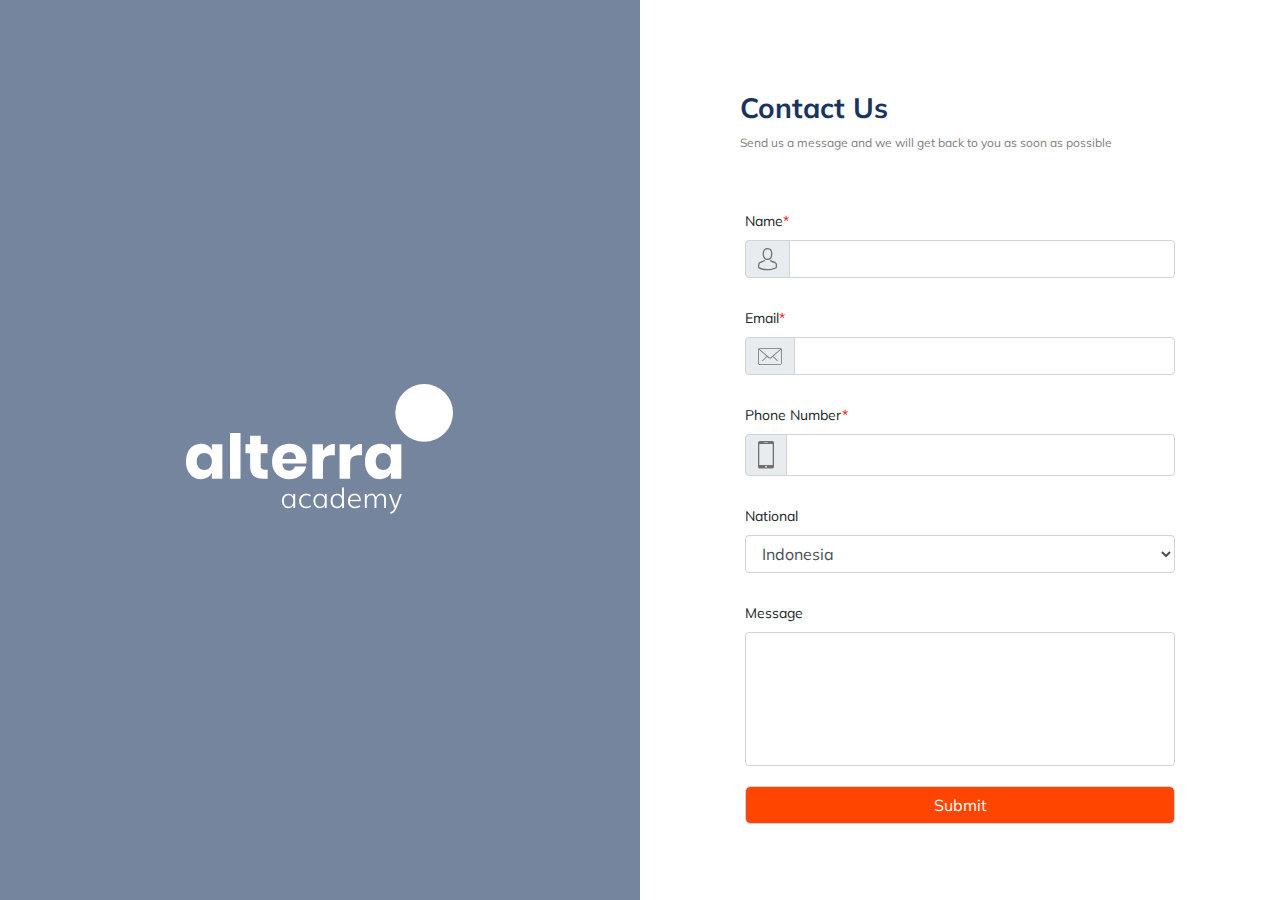
==== contact.html @ eac1cc7e "initial commit" ====
<!DOCTYPE html>
    <html>

    <head>
        <link href="./assets/css/bootstrap.min.css" rel="stylesheet" type="text/css">
        <link href="https://fonts.googleapis.com/css?family=Slabo+27px" rel="stylesheet">
        <link href="assets/css/style.css" rel="stylesheet" type="text/css">
    </head>

    <body>

        <div class="universe">
            <div class="left" >
                <img src="./assets/logo/logo-alterra-academy-plain@2x.png"/></br>
            </div>

            <div class="right">
                <h5><strong>Contact Us</strong></h5>
                <p>Send us a message and we will get back to you as soon as possible</p>

                <form>
                    <label for="name">Name<span style="color:red">*</span></label>
                        <div class="input-group">
                            <div class="input-group-prepend">
                                <span class="input-group-text" id="name"><img src="./assets/ico/ico-user.png"/></span>
                            </div>
                            <input type="text" class="form-control" id="name" aria-describedby="basic-addon3">
                        </div>

                    <label for="email">Email<span style="color:red">*</span></label>
                        <div class="input-group">
                            <div class="input-group-prepend">
                                <span class="input-group-text" id="email"><img src="./assets/ico/ico-email.png"/></span>
                            </div>
                            <input type="text" class="form-control" id="email" aria-describedby="basic-addon3">
                        </div>

                    <label for="phone">Phone Number<span style="color:red">*</span></label>
                        <div class="input-group">
                            <div class="input-group-prepend">
                                <span class="input-group-text" id="phone"><img src="./assets/ico/ico-phone.png"/></span>
                            </div>
                            <input type="text" class="form-control" id="phone" aria-describedby="basic-addon3">
                        </div>
                    
                    <label for="national">National</label>
                        <select class="form-control" id="national">
                            <option>Indonesia</option>
                            <option>Malaysia</option>
                            <option>Singapore</option>
                            <option>Japan</option>
                        </select>
            
                    <label for="message">Message</label>
                        <textarea class="form-control" rows="5" id="message" style="resize: none"></textarea>

                    <button type="button" class="form-control contact-button" id="submit">Submit</button>
                            

                </form>
            </div>
        </div>
        
    </body>
    </html>
---- assets/css/style.css ----
@import url('https://fonts.googleapis.com/css?family=Muli:300,400,600,700,800,900');

body {
    font-family: 'Muli', sans-serif;
}
/* Navbar start here */
header {
    position: fixed;
    width: 100%;
    top: 0;
    z-index: 100;
}

header img {
    display: block;
    margin-left: auto;
    margin-right: auto;
}

header a {
    text-align: center;
    color: #19345E;
}

header .row nav a.nav-link {
    color: #F47522;
}

header li {
    width: 10%;
}
/* Navbar end here */

/* Banner start here */
#front-banner {
    background-image: url("../img/img-header.png");
    width: 100%;
    background-repeat: no-repeat;
    padding-top: 50px;
    padding-bottom: 50px;
    background-size: cover;
    margin-bottom: 60px;
    padding-top: 100px;
}

section .banner-element {
    color: white;
    text-align: center;
}

section #location {
    font-size: 14px;
}

section .banner-element #profile-img {
    border-radius: 50%;
    width: 15%;
    margin: 20px;
}

.banner-element .btn.btn-danger {
    margin: 20px;
}
/* Banner end here */

/* Content home start here */
.content-wrapper {
    width: 70%;
    margin-right: auto;
    margin-left: auto;
    margin-top: 20px;
    margin-bottom: 180px;
    box-shadow: 1px 2px 4px rgba(0, 0, 0, .5);
    padding: 31px 57px 76px 46px;
}

.content-wrapper p {
    font-family: 'Muli', sans-serif;
    font-size: 14px;
}

.content-wrapper table #space-in-table {
    width: 15%;
}

.content-wrapper table td {
    padding-left: 20px;
}

.content-wrapper table th {
    padding-bottom: 35px;
}

.content-wrapper table .info td {
    border-style: solid;
    border-width: 1px;
    border-color: #CBCBCB;
}

.content-wrapper table td.middle-dotes {
    border-right-style: none;
}

.content-wrapper table td.end-dotes {
    border-left-style: none;
}

.content-wrapper table .info tr:nth-child(even) {
    background-color: #f2f2f2;
}
/* Content home end here */

/* Content galery start here */
.horrizontal-line {
    margin-top: 130px;
    width: 70%;
    height: 40px;
    margin-right: auto;
    margin-left: auto;
}

.wrapper-galery {
    width: 70%;
    margin-right: auto;
    margin-left: auto;
    /* border: 5px solid grey; */
    /* height: 1000px; */
    margin-top: 50px;
    margin-bottom: 100px;
}

.galery-photo {
    width: 305px; 
    height: 305px;
    display: block;
    margin-right: auto;
    margin-left: auto;
    /* padding: 20px 0 38px 0; */
    margin-bottom: 38px;
    max-width: 100%;
    border-radius: 30px;
}

/* .galery-photo1 {
    background-image: url("../img/exp-gallery/jake-allison-1322894-unsplash.jpg") 50% 50% no-repeat;
    width: 250px;
    height: 250px;
} */

/* Content galery end here */

/* Footer end here */

/* Contact page start here */
footer {
    background-color: #19345E;
    height: 207px;
    color: white;
}

footer .row {
    justify-content: space-between;
}

footer .logo-footer {
    display: block;
    margin-left: auto;
    margin-right: 0;
    padding-top: 50px;
}

footer p.copyright {
    display: block;
    margin-left: auto;
    margin-right: 0;
    text-align: right;
    font-size: 10px;
}

footer .socmed {
    padding-top: 50px;
}

footer table td {
    padding-right: 30px;
}
/* Footer end here */


body {
    margin: 0 auto;
}

button {
    color: white;
    background-color: orangered;
}

.universe { 
    display: table;
    width: 100%;
    height: 100vh;
}

.left, .right {
    display: table-cell;
    vertical-align: middle;
    width: 50%;
}

.left {
    background-image: linear-gradient(
        rgba(25, 52, 94, 0.6), 
        rgba(25, 52, 94, 0.6)), url("../img/side-view.jpg");
    text-align: center;
    background-size: 800px 1100px;
    background-repeat: no-repeat;
    background-size: cover;
}

.right {
    padding: 30px 100px;
    font-family: 'Muli', sans-serif;
}

p {
    color: grey;
    font-size: 12px;
}

h5 {
    color: #19345E;
    margin: 20px 10px 10px 0;
    font-size: 28px;
}

.contact-button {
    background-color: orangered;
    margin-top: 20px;
    color: white;
    border-radius: 5px;
}

form { 
    margin-top: 24px;
    font-size: 14px;
    padding: 5px;
}

/* Contact page end here */
/* 
.wow {
    display: none;
}

.wow:after {
    content: 'whatever it is you want to add';
  } */


.btn-danger {
    color: #fff;
    background-color: #F47522;
    border-color: #F47522;
}

.btn-danger:hover {
    color: #F47522;
    background-color: transparent;
    border-color: #F47522;
}

/* Cobacoba */
.wow {
    color: white;
    animation-name: movingName;
    animation-duration: 4s;
    animation-iteration-count: infinite;
}
@keyframes movingName {
  0%   {color:white; left:0px; top:0px;}
  25%  {color:blue; left:0; top:500px;}
  50%  {color:white; left:0; top:0;}
  75%  {color:green; left:0px; top:500;}
  100% {color:white; left:0px; top:0px;}
}

.wow2 {
    color: white;
    animation-name: movingName2;
    animation-duration: 4s;
    animation-iteration-count: infinite;
  }
@keyframes movingName2 {
  0%   {color:yellow; left:0px; top:0px;}
  25%  {color:white; left:0; top:500px;}
  50%  {color:red; left:0; top:0;}
  75%  {color:white; left:0px; top:500;}
  100% {color:orangered; left:0px; top:0px;}
}

form label {
    margin-top: 30px;
}
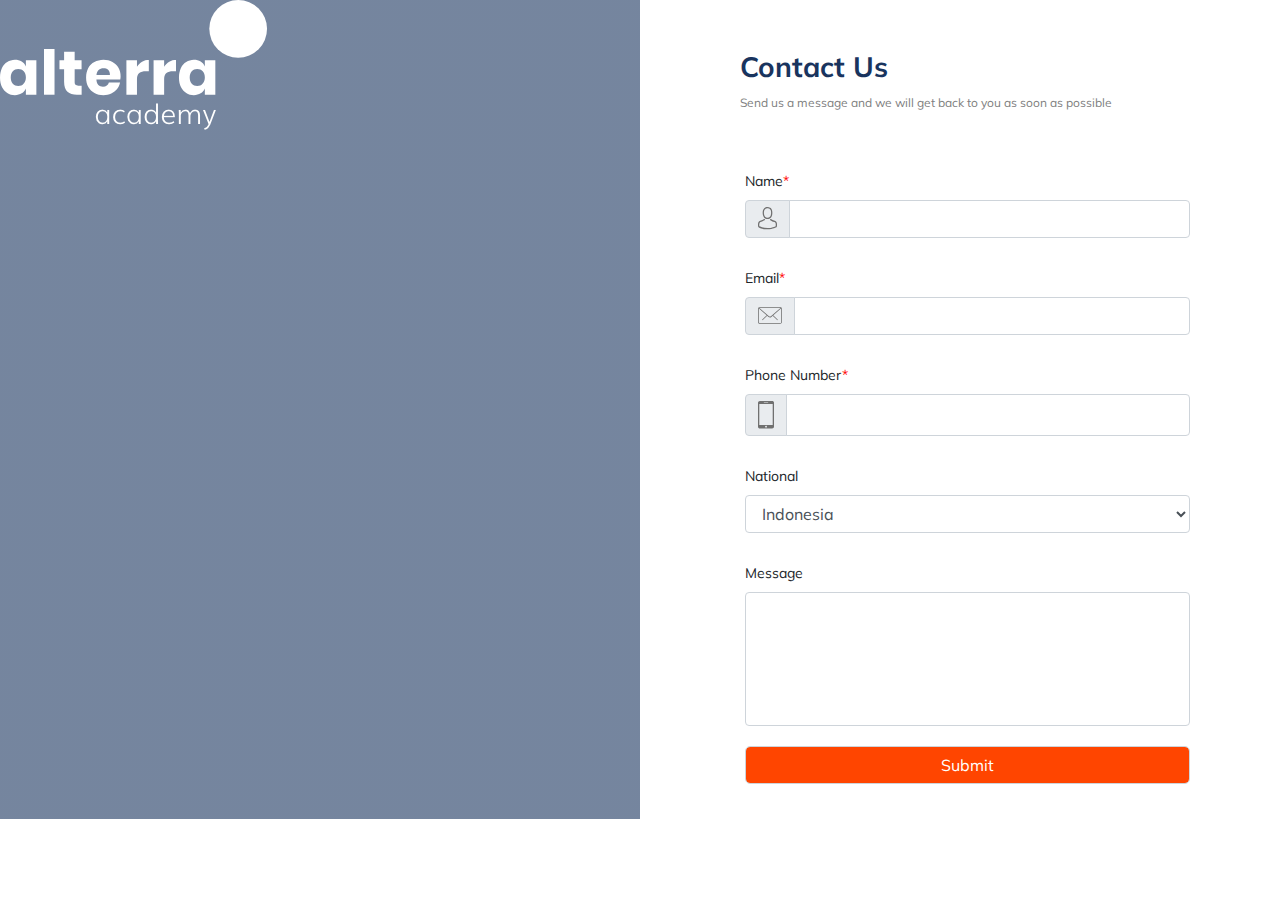
==== commit 80fb9842: "added updates" ====
--- a/contact.html
+++ b/contact.html
@@ -3,22 +3,21 @@
 
     <head>
         <link href="./assets/css/bootstrap.min.css" rel="stylesheet" type="text/css">
-        <link href="https://fonts.googleapis.com/css?family=Slabo+27px" rel="stylesheet">
         <link href="assets/css/style.css" rel="stylesheet" type="text/css">
     </head>
 
     <body>
 
-        <div class="universe">
-            <div class="left" >
-                <img src="./assets/logo/logo-alterra-academy-plain@2x.png"/></br>
+        <div class="row">
+            <div class="left col-md-6" >
+                <img id="alterra-at-contact" src="./assets/logo/logo-alterra-academy-plain@2x.png"/></br>
             </div>
 
-            <div class="right">
+            <div class="right col-md-6">
                 <h5><strong>Contact Us</strong></h5>
                 <p>Send us a message and we will get back to you as soon as possible</p>
 
-                <form>
+                <form action="index.html">
                     <label for="name">Name<span style="color:red">*</span></label>
                         <div class="input-group">
                             <div class="input-group-prepend">
@@ -54,9 +53,7 @@
                     <label for="message">Message</label>
                         <textarea class="form-control" rows="5" id="message" style="resize: none"></textarea>
 
-                    <button type="button" class="form-control contact-button" id="submit">Submit</button>
-                            
-
+                    <a href="index.html"><button type="button" class="form-control contact-button" id="submit">Submit</button></a>
                 </form>
             </div>
         </div>
--- a/assets/css/style.css
+++ b/assets/css/style.css
@@ -3,12 +3,20 @@
 body {
     font-family: 'Muli', sans-serif;
 }
+
 /* Navbar start here */
-header {
+.header1 {
     position: fixed;
     width: 100%;
     top: 0;
     z-index: 100;
+}
+
+.header2 {
+    /* position: fixed; */
+    width: 100%;
+    top: 0;
+    z-index: 99;
 }
 
 header img {
@@ -186,7 +194,7 @@
 }
 /* Footer end here */
 
-
+/* Contact page start here */
 body {
     margin: 0 auto;
 }
@@ -196,24 +204,22 @@
     background-color: orangered;
 }
 
-.universe { 
+/* .universe {
     display: table;
-    width: 100%;
-    height: 100vh;
-}
-
-.left, .right {
+} */
+
+/* .left, .right {
     display: table-cell;
     vertical-align: middle;
-    width: 50%;
-}
+} */
 
 .left {
     background-image: linear-gradient(
         rgba(25, 52, 94, 0.6), 
         rgba(25, 52, 94, 0.6)), url("../img/side-view.jpg");
-    text-align: center;
-    background-size: 800px 1100px;
+    /* text-align: center; */
+    /* display: flex; */
+    /* justify-content: center; */
     background-repeat: no-repeat;
     background-size: cover;
 }
@@ -222,6 +228,15 @@
     padding: 30px 100px;
     font-family: 'Muli', sans-serif;
 }
+
+/* #alterra-at-contact {
+    margin-top: 341px;
+    display: table-cell;
+    margin-top: auto;
+    margin-bottom: auto;
+    vertical-align: middle;
+    justify-content: center;
+} */
 
 p {
     color: grey;
@@ -247,17 +262,6 @@
     padding: 5px;
 }
 
-/* Contact page end here */
-/* 
-.wow {
-    display: none;
-}
-
-.wow:after {
-    content: 'whatever it is you want to add';
-  } */
-
-
 .btn-danger {
     color: #fff;
     background-color: #F47522;
@@ -269,6 +273,15 @@
     background-color: transparent;
     border-color: #F47522;
 }
+
+button#submit.form-control.contact-button:hover {
+    background-color: transparent;
+    color: black;
+    /* border: 3px solid black; */
+}
+
+/* Contact page end here */
+
 
 /* Cobacoba */
 .wow {
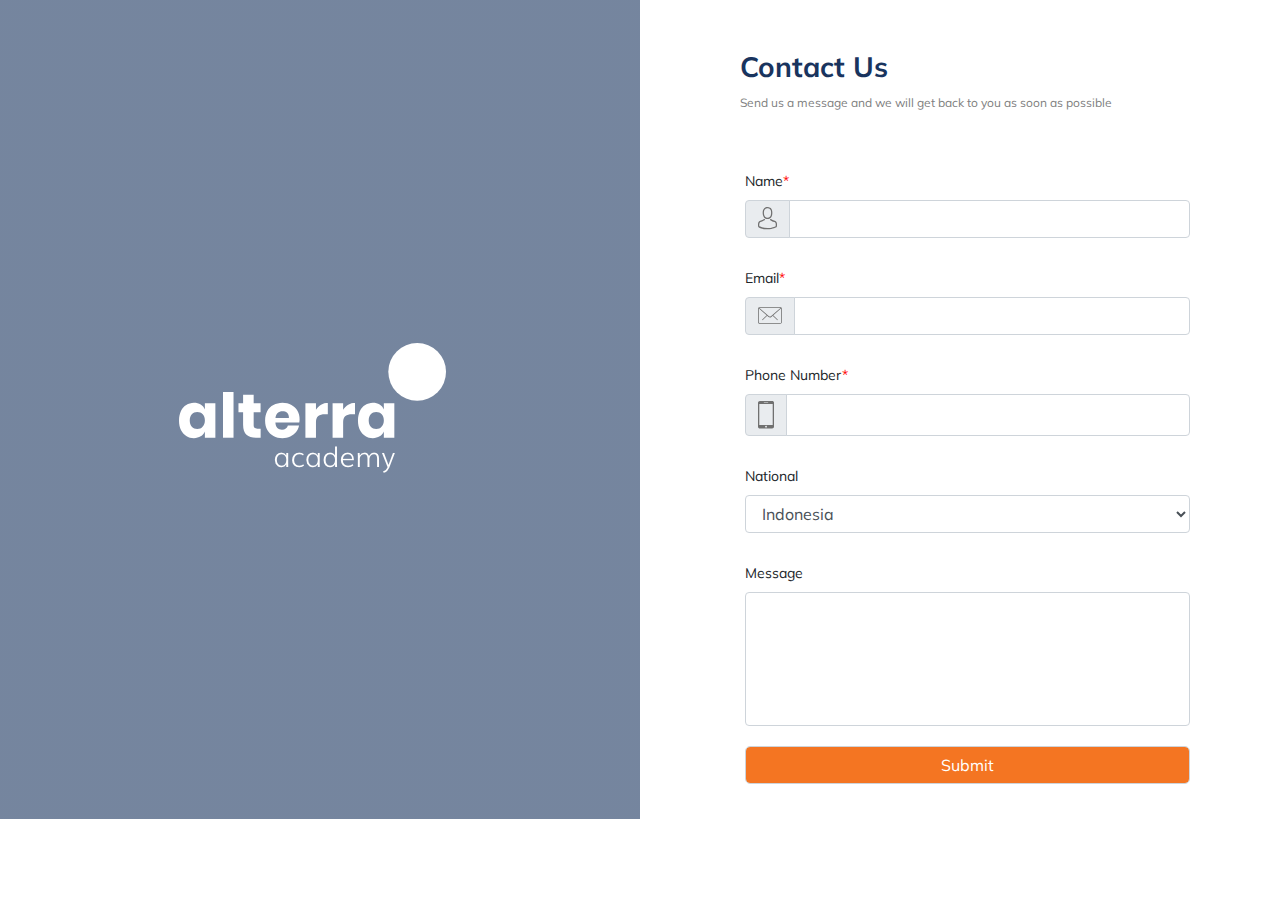
==== commit 49774ab0: "Initial" ====
--- a/contact.html
+++ b/contact.html
@@ -7,56 +7,56 @@
     </head>
 
     <body>
+        <div class="page-contact">
+            <div class="row">
+                <div class="left col-md-6" >
+                    <img id="alterra-at-contact" src="./assets/logo/logo-alterra-academy-plain@2x.png"/>
+                </div>
 
-        <div class="row">
-            <div class="left col-md-6" >
-                <img id="alterra-at-contact" src="./assets/logo/logo-alterra-academy-plain@2x.png"/></br>
-            </div>
+                <div class="right col-md-6">
+                    <h5><strong>Contact Us</strong></h5>
+                    <p>Send us a message and we will get back to you as soon as possible</p>
 
-            <div class="right col-md-6">
-                <h5><strong>Contact Us</strong></h5>
-                <p>Send us a message and we will get back to you as soon as possible</p>
+                    <form action="index.html">
+                        <label for="name">Name<span style="color:red">*</span></label>
+                            <div class="input-group">
+                                <div class="input-group-prepend">
+                                    <span class="input-group-text" id="name"><img src="./assets/ico/ico-user.png"/></span>
+                                </div>
+                                <input type="text" class="form-control" id="name" aria-describedby="basic-addon3">
+                            </div>
 
-                <form action="index.html">
-                    <label for="name">Name<span style="color:red">*</span></label>
-                        <div class="input-group">
-                            <div class="input-group-prepend">
-                                <span class="input-group-text" id="name"><img src="./assets/ico/ico-user.png"/></span>
+                        <label for="email">Email<span style="color:red">*</span></label>
+                            <div class="input-group">
+                                <div class="input-group-prepend">
+                                    <span class="input-group-text" id="email"><img src="./assets/ico/ico-email.png"/></span>
+                                </div>
+                                <input type="text" class="form-control" id="email" aria-describedby="basic-addon3">
                             </div>
-                            <input type="text" class="form-control" id="name" aria-describedby="basic-addon3">
-                        </div>
 
-                    <label for="email">Email<span style="color:red">*</span></label>
-                        <div class="input-group">
-                            <div class="input-group-prepend">
-                                <span class="input-group-text" id="email"><img src="./assets/ico/ico-email.png"/></span>
+                        <label for="phone">Phone Number<span style="color:red">*</span></label>
+                            <div class="input-group">
+                                <div class="input-group-prepend">
+                                    <span class="input-group-text" id="phone"><img src="./assets/ico/ico-phone.png"/></span>
+                                </div>
+                                <input type="text" class="form-control" id="phone" aria-describedby="basic-addon3">
                             </div>
-                            <input type="text" class="form-control" id="email" aria-describedby="basic-addon3">
-                        </div>
+                        
+                        <label for="national">National</label>
+                            <select class="form-control" id="national">
+                                <option>Indonesia</option>
+                                <option>Malaysia</option>
+                                <option>Singapore</option>
+                                <option>Japan</option>
+                            </select>
+                
+                        <label for="message">Message</label>
+                            <textarea class="form-control" rows="5" id="message" style="resize: none"></textarea>
 
-                    <label for="phone">Phone Number<span style="color:red">*</span></label>
-                        <div class="input-group">
-                            <div class="input-group-prepend">
-                                <span class="input-group-text" id="phone"><img src="./assets/ico/ico-phone.png"/></span>
-                            </div>
-                            <input type="text" class="form-control" id="phone" aria-describedby="basic-addon3">
-                        </div>
-                    
-                    <label for="national">National</label>
-                        <select class="form-control" id="national">
-                            <option>Indonesia</option>
-                            <option>Malaysia</option>
-                            <option>Singapore</option>
-                            <option>Japan</option>
-                        </select>
-            
-                    <label for="message">Message</label>
-                        <textarea class="form-control" rows="5" id="message" style="resize: none"></textarea>
-
-                    <a href="index.html"><button type="button" class="form-control contact-button" id="submit">Submit</button></a>
-                </form>
+                        <a href="index.html"><button type="button" class="form-control contact-button" id="submit">Submit</button></a>
+                    </form>
+                </div>
             </div>
         </div>
-        
     </body>
     </html>--- a/assets/css/style.css
+++ b/assets/css/style.css
@@ -2,6 +2,8 @@
 
 body {
     font-family: 'Muli', sans-serif;
+    overflow-x: hidden;
+    width: 100%;
 }
 
 /* Navbar start here */
@@ -217,9 +219,9 @@
     background-image: linear-gradient(
         rgba(25, 52, 94, 0.6), 
         rgba(25, 52, 94, 0.6)), url("../img/side-view.jpg");
-    /* text-align: center; */
-    /* display: flex; */
-    /* justify-content: center; */
+    text-align: center;
+    display: flex;
+    align-items: center;
     background-repeat: no-repeat;
     background-size: cover;
 }
@@ -229,14 +231,10 @@
     font-family: 'Muli', sans-serif;
 }
 
-/* #alterra-at-contact {
-    margin-top: 341px;
-    display: table-cell;
-    margin-top: auto;
-    margin-bottom: auto;
-    vertical-align: middle;
-    justify-content: center;
-} */
+#alterra-at-contact {
+    display: table;
+    margin: 0 auto;
+}
 
 p {
     color: grey;
@@ -250,10 +248,14 @@
 }
 
 .contact-button {
-    background-color: orangered;
+    background-color: #F47522;
     margin-top: 20px;
     color: white;
     border-radius: 5px;
+}
+
+button#submit.submit-button :hover {
+    background-color: yellow !important;
 }
 
 form { 
@@ -314,4 +316,5 @@
 
 form label {
     margin-top: 30px;
-}+}
+
